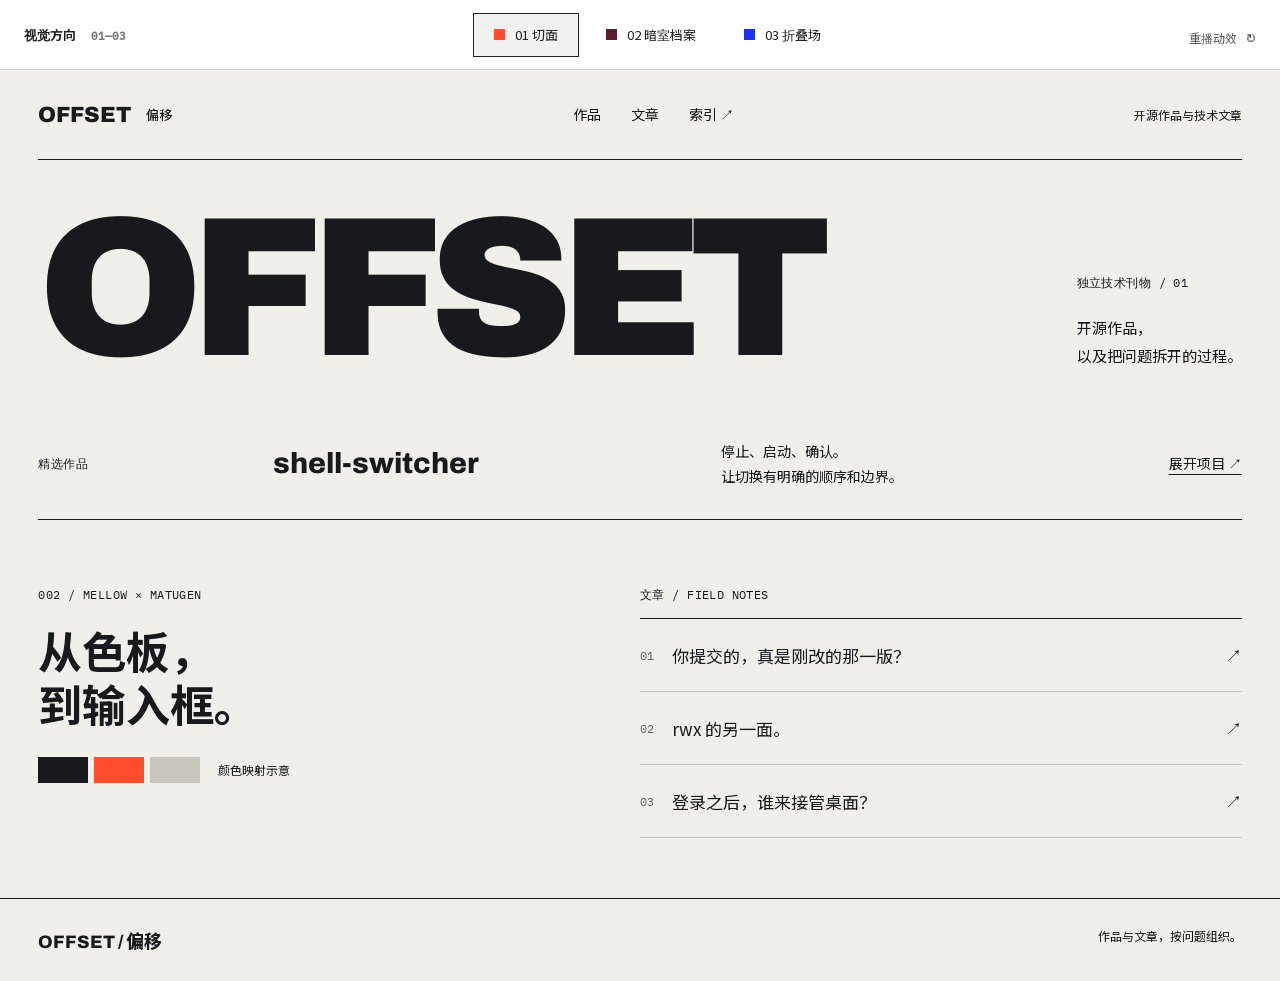
==== demos/index.html @ a09e5d75 "feat: build OFFSET portfolio with interactive galaxy" ====
<!doctype html>
<html lang="zh-CN" class="no-js"><head><meta charset="utf-8"><meta name="viewport" content="width=device-width,initial-scale=1"><meta name="referrer" content="no-referrer"><title>三种视觉方向 · OFFSET</title><link rel="icon" href="data:image/svg+xml,%3Csvg xmlns='http://www.w3.org/2000/svg' viewBox='0 0 64 64'%3E%3Cpath fill='%23ff4d2e' d='M0 0h21v64H0z'/%3E%3Cpath fill='%235a1f2e' d='M22 0h20v64H22z'/%3E%3Cpath fill='%231b35ec' d='M43 0h21v64H43z'/%3E%3C/svg%3E"><link rel="stylesheet" href="demo.css"><link rel="stylesheet" href="/assets/stellar.css"><script src="demo.js" defer></script><script src="/assets/stellar.js" defer></script></head>
<body>
<header class="demo-controls"><div class="demo-label">视觉方向 <span>01—03</span></div><nav aria-label="选择视觉方向"><a href="#section" data-select="section" aria-current="page"><i class="chip red"></i><span>01 切面</span></a><a href="#archive" data-select="archive"><i class="chip wine"></i><span>02 暗室档案</span></a><a href="#fold" data-select="fold"><i class="chip blue"></i><span>03 折叠场</span></a></nav><button type="button" id="replay">重播动效 <span aria-hidden="true">↻</span></button></header>
<main>
<section class="direction section" id="section" aria-label="切面视觉 Demo">
  <header class="site-nav"><a class="small-brand" href="#section">OFFSET <span>偏移</span></a><nav><a href="#selected-work">作品</a><a href="#section-writing">文章</a><a href="/index/">索引 ↗</a></nav><span class="nav-note">开源作品与技术文章</span></header>
  <div class="section-masthead"><h1>OFF<span>SET</span></h1><div class="masthead-note"><span class="micro">独立技术刊物 / 01</span><p>开源作品，<br>以及把问题拆开的过程。</p></div></div>
  <!-- STELLAR_PREVIEW -->
  <div class="section-project" id="selected-work"><span class="micro">精选作品</span><h3>shell-switcher</h3><p>停止、启动、确认。<br>让切换有明确的顺序和边界。</p><a href="/work/shell-switcher/">展开项目 ↗</a></div>
  <div class="section-bottom" id="section-writing"><div><span class="micro">002 / MELLOW × MATUGEN</span><h3>从色板，<br>到输入框。</h3><div class="color-chips"><i></i><i></i><i></i><span>颜色映射示意</span></div></div><div class="notes"><span class="micro">文章 / FIELD NOTES</span><a href="/writing/git-snapshots/"><span>01</span>你提交的，真是刚改的那一版？<b>↗</b></a><a href="/writing/linux-permissions/"><span>02</span>rwx 的另一面。<b>↗</b></a><a href="/writing/login-and-session/"><span>03</span>登录之后，谁来接管桌面？<b>↗</b></a></div></div>
  <footer class="site-footer"><span>OFFSET / 偏移</span><span>作品与文章，按问题组织。</span></footer>
</section>
<section class="direction archive" id="archive" aria-label="暗室档案视觉 Demo" hidden>
  <header class="site-nav"><a class="small-brand" href="#archive">Offset<span>偏移</span></a><nav><a href="#archive-work">作品</a><a href="#archive-writing">文章</a><a href="/index/">索引 ↗</a></nav><span class="nav-note">一份持续整理的档案</span></header>
  <div class="archive-cover"><div class="archive-title"><span class="micro">OPEN SOURCE / FIELD NOTES</span><h1>留下<br><em>思考的</em><br>痕迹。</h1><p>从一个问题开始。<br>看见选择，也看见过程。</p></div><div class="archive-art"><div class="archive-number" aria-hidden="true">01</div><div class="archive-sheet"><div class="sheet-top"><span>OFFSET / SYSTEM STUDY</span><span>001</span></div><div class="sheet-title">停止之后，<br><em>再开始。</em></div><div class="archive-system"><div><span>01</span><strong>STOP</strong><small>旧服务 / 停止</small></div><div><span>02</span><strong>START</strong><small>目标服务 / 启动</small></div><div><span>03</span><strong>RECORD</strong><small>状态 / 确认并记录</small></div></div><div class="sheet-bottom"><span>shell-switcher<br>服务交接结构示意</span><span>RUST<br>SYSTEMD</span></div></div><span class="archive-art-caption">图 01 — 将切换拆成三个可以观察的动作。</span></div><span class="archive-running" aria-hidden="true">STUDIES IN SYSTEMS</span></div>
  <div class="archive-feature" id="archive-work"><span class="micro">本期档案 / 001</span><div><h2>shell-switcher</h2><p>一个桌面服务切换工具。<br>它关心的不只是启动谁，还有如何结束上一步。</p></div><a href="/work/shell-switcher/">阅览档案 <span>↗</span></a></div>
  <div class="archive-reading" id="archive-writing"><div class="archive-read-heading"><span class="micro">笔记选读 / 01—03</span><h2>留一点时间，<br>把问题想清楚。</h2><p>从操作中抽离一步，重新检查那些<br>看似熟悉的概念。</p></div><div class="archive-notes"><a href="/writing/git-snapshots/"><small>01 / GIT</small><h3>你提交的，<br>真是刚改的那一版？</h3><span>工作区、暂存区与提交的三份快照。 ↗</span></a><a href="/writing/linux-permissions/"><small>02 / LINUX</small><h3>rwx 的另一面。</h3><span>文件和目录，相同符号下的不同含义。 ↗</span></a><a href="/writing/login-and-session/"><small>03 / WAYLAND</small><h3>登录之后，谁来接管桌面？</h3><span>登录、会话与桌面，各自负责哪一层。 ↗</span></a></div></div>
  <footer class="site-footer"><span>Offset / 偏移</span><span>一份关于制作与理解的档案。</span></footer>
</section>
<section class="direction fold" id="fold" aria-label="折叠场视觉 Demo" hidden>
  <header class="site-nav"><a class="small-brand" href="#fold">OFFSET<span>偏移</span></a><nav><a href="#fold-work">作品</a><a href="#fold-writing">文章</a><a href="/index/">索引 ↗</a></nav><span class="nav-note">从作品到想法，再折回来。</span></header>
  <div class="fold-cover"><div class="fold-intro"><span class="micro">作品 × 文章 / 相互展开</span><h1>想法，<br><span>有了形状。</span></h1><p>做出来的东西，<br>和它背后的几个为什么。</p></div><div class="ribbon-stage" id="fold-work"><div class="ribbon-back" aria-hidden="true"></div><div class="ribbon-corner" aria-hidden="true"></div><button class="project-ribbon" type="button" aria-expanded="false" aria-controls="fold-context"><span class="ribbon-kicker">01 / 作品 <span>RUST · SYSTEMD</span></span><strong>shell-<br>switcher</strong><span class="ribbon-bottom">把桌面服务的交接，组织成有序流程。<b aria-hidden="true">＋</b></span></button><div class="context-ribbon" id="fold-context"><span class="micro">与它相邻的问题</span><h2>登录之后，<br>谁来接管桌面？</h2><p>登录、图形会话与桌面 Shell<br>是相邻但不同的职责。</p><a href="/writing/login-and-session/">阅读文章 ↗</a></div><div class="fold-edge" aria-hidden="true"></div><span class="fold-hint">点一下作品，展开相邻的文章 ↗</span></div></div>
  <div class="fold-next"><span class="micro">02 / NEXT WORK</span><h2>一份色板，<br>折进输入框。</h2><div><span>MELLOW × MATUGEN</span><p>从颜色映射到候选窗主题。</p><a href="/work/mellow-matugen/">查看作品 ↗</a></div><div class="fold-swatches" aria-label="颜色映射示意"><i></i><i></i><i></i></div></div>
  <div class="fold-reading" id="fold-writing"><div><span class="micro">另一条路径 / WRITING</span><h2>沿着问题，<br>继续展开。</h2></div><div class="fold-notes"><a href="/writing/git-snapshots/"><span>01 / GIT</span><strong>你提交的，真是刚改的那一版？</strong><b>↗</b></a><a href="/writing/linux-permissions/"><span>02 / LINUX</span><strong>rwx 的另一面。</strong><b>↗</b></a></div></div>
  <footer class="site-footer"><span>OFFSET / 偏移</span><span>同一个问题，可以从两边打开。</span></footer>
</section>
</main>
<noscript><style>.direction[hidden]{display:block!important}.demo-controls{position:relative}#replay{display:none}</style></noscript>
</body></html>
---- demos/demo.css ----
@import url('/assets/fonts/fonts.css');
:root{--sans:'Offset Han Sans','Noto Sans CJK SC',sans-serif;--display:Archivo,'Offset Han Sans','Noto Sans CJK SC',sans-serif;--serif:'Source Serif 4','Noto Serif CJK SC',serif;--mono:'IBM Plex Mono',monospace;--g:clamp(20px,3vw,56px)}
*{box-sizing:border-box}body{margin:0;background:#f1efe9;color:#17191c;font-family:var(--sans);font-size:16px}h1,h2,h3,p{margin:0}a{color:inherit;text-underline-offset:5px}button{font:inherit;cursor:pointer}a:focus-visible,button:focus-visible{outline:3px solid currentColor;outline-offset:6px}[hidden]{display:none!important}html{scroll-behavior:smooth;scroll-padding-top:92px}.micro{font-family:var(--mono);font-size:12px;line-height:1.6;letter-spacing:.035em}.demo-controls{position:sticky;z-index:100;top:0;background:#fff;color:#222;min-height:64px;padding:10px 24px;display:flex;gap:25px;align-items:center;border-bottom:1px solid #d5d5d5;font-size:13px}.demo-label{font-weight:650;white-space:nowrap}.demo-label span{font-family:var(--mono);font-size:11px;color:#777;margin-left:12px}.demo-controls nav{display:flex;gap:6px;margin:auto}.demo-controls nav a{text-decoration:none;display:flex;align-items:center;gap:10px;padding:11px 20px;border:1px solid transparent;white-space:nowrap}.demo-controls nav a[aria-current]{background:#f1f1ef;border-color:#222}.chip{width:11px;height:11px;display:block}.red{background:#ff4d2e}.wine{background:#5a1f2e}.blue{background:#1b35ec}#replay{border:0;background:none;color:#555;padding:10px 0;white-space:nowrap;font-size:12px}#replay span{font-size:20px;margin-left:6px}.direction{overflow:hidden}.site-nav{display:flex;align-items:center;justify-content:space-between;margin:0 var(--g);height:90px;border-bottom:1px solid currentColor;gap:30px}.small-brand{font:850 22px var(--display);text-decoration:none;display:flex;align-items:center;gap:15px}.small-brand>span{font:500 13px var(--sans)}.site-nav nav{display:flex;gap:30px;font-size:14px}.site-nav nav a{text-decoration:none}.site-nav nav a:hover{text-decoration:underline}.nav-note{font-size:12px}.site-footer{display:flex;justify-content:space-between;padding:28px var(--g);border-top:1px solid currentColor;font-size:12px}.site-footer>span:first-child{font-family:var(--display);font-weight:800;font-size:18px}
/* 01 — SECTION */
.section{background:#f1efe9;color:#17191c}.section-masthead{display:grid;grid-template-columns:3fr 1fr;align-items:end;gap:30px;padding:48px var(--g) 38px}.section-masthead h1{font:900 clamp(80px,15.5vw,235px)/.82 var(--display);letter-spacing:-.065em;white-space:nowrap}.masthead-note{justify-self:end}.masthead-note p{font-size:15px;line-height:1.9;margin-top:22px}.section-band{background:#ff4d2e;padding:23px var(--g);transform-origin:center}.band-heading,.band-end{display:flex;justify-content:space-between;gap:20px}.band-heading{border-bottom:1px solid #17191c55;padding-bottom:17px}.section-spread{display:grid;grid-template-columns:1fr 1.8fr;gap:40px;align-items:center;padding:40px 0 34px}.section-spread h2{font-size:clamp(36px,4.8vw,76px);font-weight:850;line-height:1.15}.cut-diagram{display:grid;grid-template-columns:repeat(3,1fr);gap:25px}.cut-diagram>div{border:1px solid #17191c;padding:22px 20px;display:flex;flex-direction:column;position:relative}.cut-diagram>div:not(:last-child):after{content:'';position:absolute;right:-26px;width:25px;height:1px;background:#17191c;top:50%}.cut-diagram small{font:12px var(--mono);margin-bottom:25px}.cut-diagram strong{font-size:18px}.cut-diagram span{font-size:14px;margin-top:5px}.band-end{font:12px/1.8 var(--mono);padding-top:14px;border-top:1px solid #17191c55}.section-project{margin:0 var(--g);display:grid;grid-template-columns:1fr 2fr 2fr auto;align-items:center;gap:22px;padding:30px 0;border-bottom:1px solid}.section-project h3{font:800 29px var(--display)}.section-project p{font-size:14px;line-height:1.8}.section-project>a{font-size:14px}.section-bottom{padding:60px var(--g);display:grid;grid-template-columns:1fr 1.25fr;gap:10%}.section-bottom h3{font-size:44px;line-height:1.2;margin-top:20px}.color-chips{display:flex;gap:6px;margin-top:27px;align-items:center}.color-chips i{height:26px;width:50px;background:#17191c}.color-chips i:nth-child(2){background:#ff4d2e}.color-chips i:nth-child(3){background:#c8c5bd}.color-chips span{font-size:12px;margin-left:12px}.notes>a{display:flex;align-items:center;gap:18px;border-bottom:1px solid #c8c5bd;padding:23px 0;text-decoration:none;font-size:17px}.notes>a:first-of-type{margin-top:14px;border-top:1px solid}.notes>a>span{font:12px var(--mono);color:#63635e}.notes b{margin-left:auto;font-weight:400}.section.enter .section-band{animation:cut-in .55s cubic-bezier(.2,.7,.2,1) both}.section.enter .section-masthead h1 span{display:inline-block;animation:slice-in .55s ease-out both}@keyframes cut-in{from{clip-path:inset(43% 0)}to{clip-path:inset(0)}}@keyframes slice-in{from{transform:translateX(9px)}to{transform:translateX(0)}}
/* 02 — ARCHIVE */
.archive{background:#211f1e;color:#e7e0d6}.archive .site-nav{border-color:#e7e0d64a}.archive .small-brand{font:italic 36px var(--serif);letter-spacing:-1px}.archive .nav-note{color:#a6aca7}.archive-cover{min-height:660px;display:grid;grid-template-columns:1fr 1.2fr;gap:5%;padding:58px var(--g) 65px;position:relative}.archive-title{padding:12px 0 0 4%}.archive-title>.micro{color:#a6aca7;letter-spacing:.12em}.archive-title h1{font:500 clamp(58px,7vw,112px)/1.17 var(--serif);letter-spacing:-.025em;margin:38px 0 30px}.archive-title h1 em{font-weight:400}.archive-title p{color:#a6aca7;font-size:14px;line-height:2}.archive-art{position:relative;max-width:630px;width:100%;padding:15px 44px 0 0;align-self:center;z-index:1}.archive-number{position:absolute;font:italic 420px/.8 var(--serif);color:#5a1f2e;right:-85px;top:35px;z-index:-1;letter-spacing:-.13em}.archive-sheet{background:#e7e0d6;color:#211f1e;padding:30px 35px;transform:rotate(-5deg);position:relative;border-right:11px solid #a6aca7}.sheet-top{font:10px var(--mono);display:flex;justify-content:space-between;padding-bottom:16px;border-bottom:1px solid}.sheet-title{font:500 42px/1.4 var(--serif);margin:30px 0}.sheet-title em{color:#5a1f2e}.archive-system{border-top:1px solid #211f1e}.archive-system>div{display:flex;align-items:baseline;border-bottom:1px solid #211f1e40;padding:15px 0;gap:20px}.archive-system span{font:11px var(--mono)}.archive-system strong{font:500 28px var(--serif)}.archive-system small{font-size:11px;margin-left:auto}.sheet-bottom{display:flex;justify-content:space-between;margin-top:26px;font:10px/1.7 var(--mono)}.sheet-bottom>span:last-child{text-align:right}.archive-art-caption{display:block;margin:42px 0 0 22px;color:#a6aca7;font-size:12px}.archive-running{position:absolute;right:10px;top:47%;writing-mode:vertical-rl;font:10px var(--mono);letter-spacing:.3em;color:#a6aca7}.archive-feature{display:grid;grid-template-columns:1fr 2fr 1fr;gap:25px;align-items:start;padding:38px var(--g) 44px;border-top:1px solid #e7e0d63d}.archive-feature h2{font:500 36px var(--serif)}.archive-feature p{font-size:14px;color:#a6aca7;line-height:1.9;margin-top:15px}.archive-feature>a{justify-self:end;font-size:14px}.archive-feature>a>span{margin-left:32px}.archive-reading{background:#e7e0d6;color:#211f1e;display:grid;grid-template-columns:1fr 1fr;gap:10%;padding:70px var(--g)}.archive-read-heading h2{font:500 40px/1.5 var(--serif);margin-top:36px}.archive-read-heading p{font-size:14px;line-height:1.9;margin-top:30px}.archive-notes>a{display:block;padding:27px 0;border-top:1px solid #211f1e50;text-decoration:none}.archive-notes>a:first-child{padding-top:0;border-top:0}.archive-notes small{font:11px var(--mono)}.archive-notes h3{font:500 26px/1.5 var(--serif);margin:15px 0}.archive-notes a>span{font-size:12px}.archive-notes a:hover h3{text-decoration:underline;text-decoration-thickness:1px}.archive.enter .archive-sheet{animation:archive-reveal .75s cubic-bezier(.25,.5,.25,1) both}@keyframes archive-reveal{from{clip-path:inset(0 0 95%);transform:rotate(-3deg) translateY(12px)}to{clip-path:inset(0);transform:rotate(-5deg) translateY(0)}}
/* 03 — FOLD */
.fold{background:#c9b9ff;color:#19162d}.fold .site-nav{border-color:#19162d}.fold .small-brand{font-weight:900}.fold-cover{display:grid;grid-template-columns:1fr 1.4fr;min-height:650px;gap:20px;padding:56px var(--g) 80px;align-items:start}.fold-intro{position:relative;z-index:2}.fold-intro h1{font-size:clamp(52px,6.3vw,100px);font-weight:900;line-height:1.08;letter-spacing:-.04em;margin:38px 0}.fold-intro h1 span{color:#1b35ec}.fold-intro p{font-size:16px;line-height:1.9}.ribbon-stage{position:relative;max-width:770px;height:525px;min-width:0;margin-top:8px}.ribbon-back{position:absolute;background:#1b35ec;left:12%;top:7%;width:92%;height:260px;transform:rotate(9deg)}.ribbon-corner{position:absolute;background:#d99a25;right:-5%;top:58px;width:85px;height:252px;clip-path:polygon(0 0,100% 100%,0 100%)}.project-ribbon{position:absolute;width:97%;top:15px;left:0;z-index:3;text-align:left;transform:rotate(-7deg);background:#ffc247;border:0;color:#19162d;padding:23px 27px;min-height:268px;transition:transform .45s cubic-bezier(.2,.7,.2,1)}.ribbon-kicker{display:flex;justify-content:space-between;font:12px var(--mono);border-bottom:1px solid #19162d66;padding-bottom:14px;gap:15px}.project-ribbon strong{font:850 clamp(42px,5vw,74px)/.94 var(--display);letter-spacing:-.06em;display:block;margin:20px 0}.ribbon-bottom{font-size:13px;display:flex;align-items:center;gap:20px}.ribbon-bottom b{font:35px var(--display);margin-left:auto;transition:transform .45s}.context-ribbon{position:absolute;z-index:2;top:241px;left:7%;width:91%;background:#1b35ec;color:#f5f2fa;padding:28px 30px 24px;transform:rotate(4deg);min-height:208px;transition:transform .45s,top .45s}.context-ribbon h2{font-size:29px;line-height:1.3;margin-top:15px}.context-ribbon p{font-size:13px;line-height:1.8;margin-top:14px;display:none}.context-ribbon a{font-size:13px;display:inline-block;margin-top:20px}.fold-edge{position:absolute;background:#172cae;clip-path:polygon(0 0,100% 0,100% 100%);height:55px;width:45%;left:4%;top:452px;transform:rotate(4deg)}.fold-hint{position:absolute;bottom:-2px;left:12%;font-size:12px}.ribbon-stage.expanded .project-ribbon{transform:rotate(-2deg) translateY(-12px)}.ribbon-stage.expanded .ribbon-bottom b{transform:rotate(45deg)}.ribbon-stage.expanded .context-ribbon{transform:rotate(0);top:270px}.ribbon-stage.expanded .context-ribbon p{display:block}.ribbon-stage.expanded .fold-edge{opacity:0}.ribbon-stage.expanded .fold-hint{opacity:0}.fold-next{background:#ffc247;display:grid;grid-template-columns:1fr 2fr 1.5fr 1fr;gap:24px;align-items:center;padding:40px var(--g);position:relative;border-top:1px solid #19162d;border-bottom:1px solid #19162d}.fold-next h2{font-size:38px;line-height:1.2}.fold-next>div>span{font:12px var(--mono)}.fold-next p{font-size:14px;line-height:1.8;margin-top:12px}.fold-next a{font-size:14px;display:inline-block;margin-top:15px}.fold-swatches{height:80px;position:relative}.fold-swatches i{width:66px;height:66px;position:absolute;left:0;top:0;transform:rotate(-12deg);background:#19162d}.fold-swatches i:nth-child(2){background:#c9b9ff;left:28px;transform:rotate(0)}.fold-swatches i:nth-child(3){background:#1b35ec;left:55px;transform:rotate(12deg)}.fold-reading{display:grid;grid-template-columns:1fr 1.2fr;gap:10%;padding:65px var(--g);background:#f5f2fa}.fold-reading h2{font-size:40px;line-height:1.3;margin-top:24px}.fold-notes>a{display:grid;grid-template-columns:1fr auto;gap:20px;border-top:1px solid;padding:24px 0;text-decoration:none}.fold-notes>a>span{font:12px var(--mono);grid-column:1/-1}.fold-notes strong{font-size:23px;font-weight:650}.fold-notes b{font-size:25px;font-weight:400}.fold.enter .project-ribbon{animation:fold-reveal .55s cubic-bezier(.2,.7,.2,1) both}.fold.enter .context-ribbon{animation:fold-under .55s cubic-bezier(.2,.7,.2,1) both}@keyframes fold-reveal{from{transform:rotate(-1deg) translateY(-16px)}to{transform:rotate(-7deg) translateY(0)}}@keyframes fold-under{from{transform:rotate(0) translateY(-40px);opacity:0}to{transform:rotate(4deg) translateY(0);opacity:1}}
@media(min-width:1600px){.direction{max-width:1800px;margin:auto}.section-masthead h1{font-size:245px}}
@media(max-width:1000px){.nav-note{display:none}.section-project{grid-template-columns:1fr 2fr auto}.section-project>.micro{display:none}.section-project p{grid-column:2;grid-row:2}.section-project a{grid-column:3;grid-row:1}.archive-title h1{font-size:68px}.archive-art{padding-right:15px}.archive-sheet{padding:25px}.sheet-title{font-size:34px}.archive-system strong{font-size:22px}.archive-system small{font-size:10px}.archive-system>div{gap:13px}.archive-cover{min-height:620px}.fold-cover{grid-template-columns:1fr 1.35fr}.fold-intro h1{font-size:64px}.project-ribbon{padding:22px;min-height:258px}.project-ribbon strong{font-size:52px}.ribbon-bottom{font-size:12px}.context-ribbon h2{font-size:26px}.fold-next{grid-template-columns:1fr 1.5fr 1.5fr}.fold-next>.micro{display:none}}
@media(max-width:700px){html{scroll-padding-top:70px}.demo-controls{padding:8px 12px;gap:5px;min-height:55px}.demo-label{display:none}.demo-controls nav{gap:2px;margin:0 auto 0 0}.demo-controls nav a{padding:10px 8px;gap:5px;font-size:11px}.chip{width:8px;height:8px}#replay{font-size:0;padding:3px 5px}#replay span{font-size:24px;margin:0}.site-nav{height:75px;gap:15px}.small-brand{font-size:18px;gap:10px}.small-brand span{font-size:11px}.site-nav nav{gap:16px;font-size:12px}.micro{font-size:10px}.section-masthead{display:block;padding-top:32px;padding-bottom:25px}.section-masthead h1{font-size:20vw}.masthead-note{display:flex;align-items:end;justify-content:space-between;margin-top:28px;gap:15px}.masthead-note p{font-size:12px;margin:0}.section-band{padding-top:20px;padding-bottom:20px}.section-spread{grid-template-columns:1fr;gap:30px;padding-top:27px;padding-bottom:26px}.section-spread h2{font-size:36px}.section-spread h2 br{display:none}.cut-diagram{gap:12px}.cut-diagram>div{padding:14px 10px}.cut-diagram small{font-size:9px;margin-bottom:20px}.cut-diagram strong{font-size:13px}.cut-diagram span{font-size:11px}.cut-diagram>div:not(:last-child):after{width:12px;right:-13px}.band-end{font-size:10px;align-items:center}.band-end>span:last-child{max-width:190px;text-align:right}.section-project{padding:24px 0;grid-template-columns:1fr auto;gap:15px}.section-project h3{font-size:25px}.section-project p{grid-column:1;grid-row:2;font-size:13px}.section-project a{grid-column:2;font-size:12px}.section-bottom{grid-template-columns:1fr;gap:42px;padding-top:36px;padding-bottom:42px}.section-bottom h3{font-size:36px}.notes>a{font-size:15px;gap:12px;line-height:1.7}.site-footer{font-size:10px;gap:20px}.site-footer>span:first-child{font-size:15px}.archive .small-brand{font-size:29px}.archive-cover{grid-template-columns:1fr;padding-top:32px;padding-bottom:38px;gap:38px}.archive-title{padding:0}.archive-title h1{font-size:53px;line-height:1.35;margin:23px 0}.archive-title h1 br:nth-of-type(1){display:none}.archive-title p{font-size:12px}.archive-art{width:92%;margin:0 auto;padding:0}.archive-number{font-size:290px;right:-35px;top:60px}.archive-sheet{padding:22px;border-right-width:6px}.sheet-title{font-size:33px}.sheet-top{font-size:8px}.archive-system strong{font-size:24px}.archive-system small{font-size:10px}.archive-art-caption{font-size:10px;line-height:1.8;margin:28px 0 0}.archive-running{display:none}.archive-feature{grid-template-columns:1fr auto;gap:20px;padding-top:28px;padding-bottom:32px}.archive-feature>.micro{grid-column:1/-1}.archive-feature h2{font-size:27px}.archive-feature p{font-size:12px}.archive-feature>a{font-size:12px}.archive-feature>a>span{margin-left:8px}.archive-reading{grid-template-columns:1fr;gap:38px;padding-top:37px;padding-bottom:35px}.archive-read-heading h2{font-size:31px;margin-top:20px}.archive-read-heading p{font-size:12px;margin-top:20px}.archive-notes h3{font-size:24px}.archive-notes a>span{font-size:11px}.fold-cover{grid-template-columns:1fr;padding-top:32px;padding-bottom:40px;gap:34px}.fold-intro h1{font-size:58px;margin:24px 0}.fold-intro h1 br{display:none}.fold-intro h1 span{display:block}.fold-intro p{font-size:13px}.ribbon-stage{height:500px;width:94%;margin:5px auto 0}.project-ribbon{padding:21px;min-height:248px;width:100%}.ribbon-kicker{font-size:9px}.project-ribbon strong{font-size:52px}.ribbon-bottom{font-size:11px;line-height:1.7;gap:7px}.ribbon-bottom b{font-size:30px}.ribbon-back{width:90%;height:250px;left:12%}.ribbon-corner{right:-7%;height:240px;top:48px}.context-ribbon{left:3%;width:99%;padding:24px;top:232px;min-height:206px}.context-ribbon h2{font-size:25px}.context-ribbon a{font-size:12px}.context-ribbon p{font-size:12px}.fold-edge{top:442px}.fold-hint{font-size:10px;left:5%;bottom:8px}.ribbon-stage.expanded .context-ribbon{top:254px}.fold-next{grid-template-columns:1fr 110px;gap:24px;padding-top:32px;padding-bottom:32px}.fold-next h2{font-size:32px}.fold-next>div:not(.fold-swatches){grid-row:2;grid-column:1/-1}.fold-next p{font-size:13px}.fold-swatches{grid-column:2;grid-row:1;transform:scale(.8);transform-origin:left center}.fold-reading{grid-template-columns:1fr;gap:32px;padding-top:36px;padding-bottom:40px}.fold-reading h2{font-size:32px}.fold-notes strong{font-size:21px}.fold-notes>a>span{font-size:10px}}
@media(prefers-reduced-motion:reduce){html{scroll-behavior:auto}*,*:before,*:after{animation:none!important;transition:none!important}#replay{display:none}}
---- assets/stellar.css ----
/* An immersive layer for the home page; article layouts keep their own palette. */
body.orbit-home{background:#111214;color:#f1efe9}.orbit-home .topbar{background:rgba(17,18,20,.90);border-color:#f1efe926;color:#f1efe9}.orbit-home .brand-mark{background:linear-gradient(#f1efe9 0 36%,transparent 36% 47%,#ff4d2e 47% 63%,transparent 63% 72%,#f1efe9 72%)}.orbit-home .motion:before{border-color:#f1efe9}.orbit-home .motion[aria-pressed="true"]:before{background:#ff4d2e}.orbit-home .topbar a:focus-visible,.orbit-home .topbar button:focus-visible{outline-color:#ff4d2e}.orbit-home main{position:relative}.orbit-home main>section:not(.galaxy-experience){position:relative;z-index:2}.orbit-home .feature-caption{background:#ff4d2e;color:#111214;padding-top:26px;padding-bottom:28px;border:0}.orbit-home .feature-caption .mono{color:#292322}.orbit-home .section:not(.writing-preview){background:rgba(17,18,20,.88);padding-top:60px}.orbit-home .section-label{border-color:#f1efe94d}.orbit-home .section-label .mono,.orbit-home .project-copy .mono{color:#aba9a3}.orbit-home .editorial-project{border-color:#f1efe92e;padding:48px 0}.orbit-home .project-copy h3{font-weight:650}.orbit-home .skills-figure{background:#f1efe9;color:#17191c}.orbit-home .writing-preview{background:#f1efe9;color:#17191c}.orbit-home .writing-preview .section-label{border-color:#17191c}.orbit-home .writing-preview .section-label .mono,.orbit-home .writing-preview .writing-row .mono,.orbit-home .writing-preview .writing-row p{color:#63635e}.orbit-home .writing-preview .writing-row{border-color:#c8c5bd}.orbit-home .writing-preview a:focus-visible{outline-color:#17191c}.orbit-home .index-callout{color:#17191c}.orbit-home .footer{position:relative;z-index:2;background:#111214;color:#f1efe9}.orbit-home .footer-note,.orbit-home .footer .mono{color:#aba9a3}.orbit-home .text-link:hover:before{transform:rotate(90deg);transition:transform .2s}.orbit-home a:focus-visible{outline-color:#ff4d2e}
.galaxy-experience{--cosmic-paper:#f1efe9;--cosmic-ink:#111214;--cosmic-red:#ff4d2e;color:var(--cosmic-paper);font-family:var(--body,var(--sans,sans-serif));position:relative;isolation:isolate}.galaxy-field{position:fixed;inset:0;z-index:-1;background:var(--cosmic-ink);pointer-events:none;overflow:hidden}.galaxy-field canvas,.galaxy-fallback{position:absolute;inset:0;width:100%;height:100%;object-fit:cover;display:block;max-width:none;pointer-events:none}.galaxy-fallback{opacity:.8}.galaxy-field.ready .galaxy-fallback{display:none}.galaxy-field:after{content:'';position:absolute;inset:0;background:linear-gradient(90deg,rgba(17,18,20,.33),transparent 55%);pointer-events:none}.galaxy-cover{min-height:calc(100svh - 76px);min-height:calc(100vh - 76px);position:relative;z-index:1;display:flex;flex-direction:column;padding:25px 32px 22px;gap:28px;user-select:none}.galaxy-topline{display:flex;justify-content:space-between;align-items:center;gap:25px;font:11px/1.6 var(--mono,monospace);letter-spacing:.065em;color:#b8b4aa}.galaxy-controls{display:flex;align-items:center;gap:26px;white-space:nowrap}.galaxy-controls button{font:12px var(--body,var(--sans,sans-serif));background:none;color:#c8c5bd;border:0;padding:8px 0;cursor:pointer}.galaxy-controls button span{margin-left:9px;font-size:17px;display:inline-block}.galaxy-controls button:hover{color:#ff4d2e}.galaxy-controls button:disabled{opacity:.45;cursor:default}.galaxy-center{margin:auto 0;padding:36px 0 24px;position:relative}.galaxy-intro{display:flex;gap:19px;align-items:center;margin-bottom:24px}.galaxy-intro p{font-size:clamp(18px,1.75vw,26px);line-height:1.55;font-weight:600;letter-spacing:.02em;margin:0}.galaxy-cross{display:block;font:64px/1 var(--display,Archivo,sans-serif);color:#ff4d2e;transform:rotate(var(--cross-turn,0deg))}.galaxy-wordmark{font:900 clamp(100px,20.3vw,330px)/.8 var(--display,Archivo,sans-serif);font-variation-settings:'wght' 900,'wdth' 87;letter-spacing:-.055em;margin:0;white-space:nowrap;position:relative;display:flex;align-items:center;pointer-events:none}.galaxy-wordmark>span{display:block}.galaxy-outline{-webkit-text-stroke:1.2px #f1efe9;color:transparent}.galaxy-wordmark i{display:block;height:2px;background:#ff4d2e;position:absolute;top:48%;left:0;width:100%;transform:scaleX(var(--cut-length,.21));transform-origin:left;transition:transform .5s cubic-bezier(.2,.6,.2,1);opacity:.75}.galaxy-experience:hover .galaxy-wordmark i{transform:scaleX(.72)}.galaxy-subline{display:flex;justify-content:space-between;max-width:1170px;margin-top:25px;font:11px var(--mono,monospace);letter-spacing:.17em;color:#c8c5bd}.galaxy-state{letter-spacing:.05em;display:flex;align-items:center;gap:9px}.galaxy-state:before{content:'';display:inline-block;width:5px;height:5px;border-radius:50%;background:#ff4d2e}.galaxy-bottom{display:grid;grid-template-columns:1.5fr 1fr 1fr;align-items:end;gap:35px;padding-bottom:26px}.galaxy-deck p{font-size:14px;line-height:1.9;margin:0;color:#c8c5bd}.galaxy-links{display:flex;align-items:center;gap:27px;margin-top:24px}.galaxy-links a{font-size:13px;display:inline-flex;align-items:center;gap:28px;text-decoration:none;white-space:nowrap}.galaxy-links .galaxy-primary{background:#ff4d2e;color:#111214;padding:13px 18px;font-weight:600}.galaxy-links a span{font-size:18px;transition:transform .18s}.galaxy-links a:hover span{transform:translate(3px,-3px)}.galaxy-pulse{border:1px solid #f1efe94d;background:rgba(17,18,20,.25);color:#f1efe9;text-align:left;padding:18px 20px;display:flex;gap:17px;align-items:center;cursor:pointer;max-width:310px;transition:background .25s,border-color .25s,transform .25s}.galaxy-pulse>span:nth-child(2){font-size:15px;line-height:1.6}.galaxy-pulse small{display:block;font:9px var(--mono,monospace);letter-spacing:.08em;color:#ada99f;margin-top:5px}.galaxy-pulse .pulse-icon{font-size:38px;color:#ff4d2e;line-height:1;transition:transform .4s}.galaxy-pulse b{font-size:19px;margin-left:12px;font-weight:400}.galaxy-pulse:hover{border-color:#ff4d2e;background:#ff4d2e13;transform:translateY(-3px)}.galaxy-pulse:hover .pulse-icon{transform:rotate(90deg)}.galaxy-pulse:disabled{opacity:.5;cursor:default}.galaxy-instructions{justify-self:end;display:flex;flex-direction:column;gap:7px;font-size:11px;color:#a09e96;line-height:1.5;text-align:right}.galaxy-instructions span:before{content:'—';margin-right:10px;color:#ff4d2e}.galaxy-instructions .touch-instruction{display:none}.galaxy-scroll{border-top:1px solid #f1efe92c;padding-top:16px;display:flex;gap:14px;font:10px/1.5 var(--mono,monospace);letter-spacing:.08em;color:#b8b4aa;text-decoration:none;align-items:center}.galaxy-scroll span{font-size:18px;color:#ff4d2e}.galaxy-experience a:focus-visible,.galaxy-experience button:focus-visible{outline:2px solid #ff4d2e;outline-offset:5px}.galaxy-experience.is-dragging{cursor:grabbing}.galaxy-experience.is-dragging .galaxy-wordmark i{transform:scaleX(1)}.no-js .galaxy-controls,.no-js .galaxy-pulse,.no-js .galaxy-instructions{display:none}.no-js .galaxy-bottom{grid-template-columns:1fr}.no-js .galaxy-state{display:none}
/* The comparison keeps the other two concepts intact. */
#section:has(.galaxy-experience){background:#111214;color:#f1efe9}#section:has(.galaxy-experience)>.site-nav,#section:has(.galaxy-experience)>.section-masthead{display:none}#section:has(.galaxy-experience) .galaxy-cover{min-height:calc(100svh - 64px)}#section:has(.galaxy-experience)>.section-project{background:#ff4d2e;color:#111214;margin:0;padding:28px var(--g)}#section:has(.galaxy-experience)>.section-bottom,#section:has(.galaxy-experience)>.site-footer{background:#111214;position:relative;z-index:2}#section:has(.galaxy-experience) .galaxy-field{z-index:0}#section:has(.galaxy-experience) .galaxy-cover{z-index:1}
@media(min-width:1700px){.galaxy-cover{padding-left:52px;padding-right:52px}.galaxy-wordmark{font-size:19vw}.galaxy-center{padding-top:65px;padding-bottom:45px}}
@media(max-width:900px){.galaxy-cover{padding-left:24px;padding-right:24px;min-height:850px}.galaxy-topline{font-size:9px}.galaxy-controls{gap:16px}.galaxy-controls button{font-size:11px}.galaxy-wordmark{font-size:20vw}.galaxy-bottom{grid-template-columns:1.4fr 1fr;gap:22px}.galaxy-instructions{display:none}.galaxy-intro{margin-bottom:30px}.galaxy-pulse{padding:15px}.galaxy-pulse b{display:none}}
@media(max-width:600px){.galaxy-cover{min-height:calc(100svh - 106px);padding:15px 20px 20px;gap:18px}.galaxy-topline{align-items:start;gap:20px}.galaxy-topline>span{max-width:135px;font-size:8px;line-height:1.8;letter-spacing:.02em}.galaxy-controls{gap:14px}.galaxy-controls button{font-size:10px;padding-top:0}.galaxy-controls button span{font-size:13px;margin-left:4px}.galaxy-controls .galaxy-reset{font-size:0}.galaxy-controls .galaxy-reset span{font-size:21px}.galaxy-center{padding:115px 0 50px;margin:0}.galaxy-intro{gap:12px;margin-bottom:24px}.galaxy-intro p{font-size:17px;line-height:1.6}.galaxy-cross{font-size:40px}.galaxy-wordmark{font-size:20.5vw;letter-spacing:-.06em}.galaxy-outline{-webkit-text-stroke:.7px #f1efe9}.galaxy-subline{font-size:8px;letter-spacing:.09em;margin-top:17px}.galaxy-wordmark i{height:1px}.galaxy-bottom{grid-template-columns:1fr auto;gap:20px;padding-bottom:5px;align-items:center}.galaxy-deck p{font-size:12px;line-height:1.8}.galaxy-links{gap:18px;margin-top:18px}.galaxy-links a{font-size:11px;gap:12px}.galaxy-links .galaxy-primary{padding:11px 12px}.galaxy-links a span{font-size:15px}.galaxy-pulse{border:none;padding:8px 0;gap:0;background:none;flex-direction:column;align-items:center;justify-content:center;max-width:70px}.galaxy-pulse .pulse-icon{font-size:38px}.galaxy-pulse>span:nth-child(2){font-size:10px;margin-top:8px}.galaxy-pulse small,.galaxy-pulse b{display:none}.galaxy-scroll{font-size:8px;margin-top:14px;padding-top:14px}.orbit-home .section:not(.writing-preview){padding-top:38px}.orbit-home .editorial-project{padding:30px 0}#section:has(.galaxy-experience) .galaxy-cover{min-height:calc(100svh - 55px)}}
@media(prefers-reduced-motion:reduce){.galaxy-experience *{animation:none!important;transition:none!important}.galaxy-wordmark i{transform:scaleX(.21)!important}.galaxy-cross{transform:none!important}}
html[data-reduced-motion="true"] .galaxy-experience *{animation:none!important;transition:none!important}.galaxy-experience[data-paused="true"] .galaxy-wordmark i{transform:scaleX(.21)!important}

@media(min-width:901px) and (max-height:800px){.galaxy-cover{padding-top:15px;padding-bottom:16px;gap:18px}.galaxy-center{padding:6px 0 4px}.galaxy-intro{margin-bottom:18px}.galaxy-cross{font-size:46px}.galaxy-intro p{font-size:19px;line-height:1.4}.galaxy-subline{margin-top:20px}.galaxy-bottom{padding-bottom:12px}.galaxy-deck p{line-height:1.65}.galaxy-links{margin-top:16px}.galaxy-scroll{padding-top:12px}}
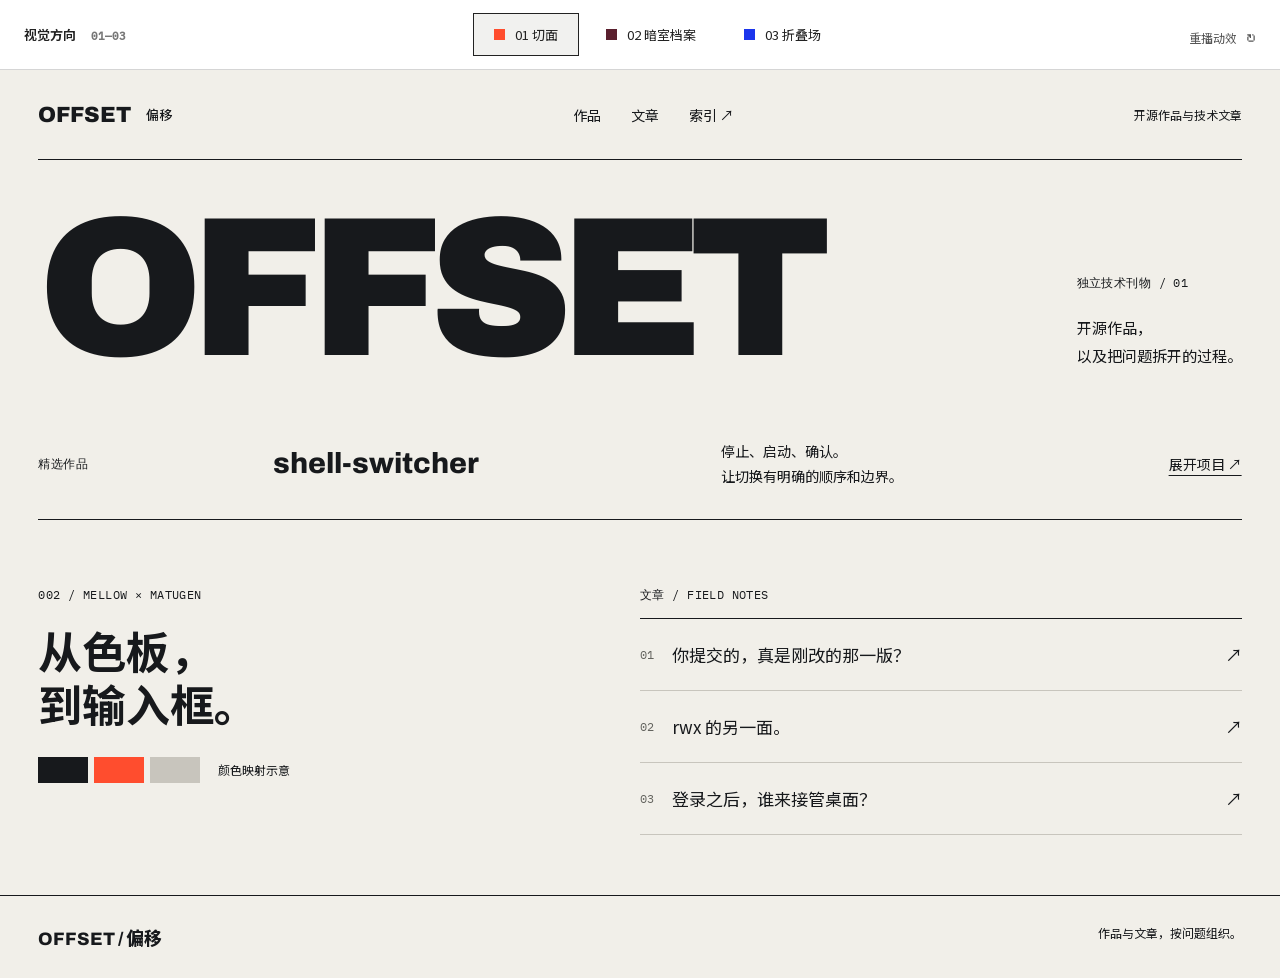
==== commit 0ebc785c: "feat: unify navigation with smooth page transitions and shared controls" ====
--- a/demos/index.html
+++ b/demos/index.html
@@ -1,5 +1,5 @@
 <!doctype html>
-<html lang="zh-CN" class="no-js"><head><meta charset="utf-8"><meta name="viewport" content="width=device-width,initial-scale=1"><meta name="referrer" content="no-referrer"><title>三种视觉方向 · OFFSET</title><link rel="icon" href="data:image/svg+xml,%3Csvg xmlns='http://www.w3.org/2000/svg' viewBox='0 0 64 64'%3E%3Cpath fill='%23ff4d2e' d='M0 0h21v64H0z'/%3E%3Cpath fill='%235a1f2e' d='M22 0h20v64H22z'/%3E%3Cpath fill='%231b35ec' d='M43 0h21v64H43z'/%3E%3C/svg%3E"><link rel="stylesheet" href="demo.css"><link rel="stylesheet" href="/assets/stellar.css"><script src="demo.js" defer></script><script src="/assets/stellar.js" defer></script></head>
+<html lang="zh-CN" class="no-js"><head><meta charset="utf-8"><meta name="viewport" content="width=device-width,initial-scale=1"><meta name="referrer" content="no-referrer"><title>三种视觉方向 · OFFSET</title><link rel="icon" href="data:image/svg+xml,%3Csvg xmlns='http://www.w3.org/2000/svg' viewBox='0 0 64 64'%3E%3Cpath fill='%23ff4d2e' d='M0 0h21v64H0z'/%3E%3Cpath fill='%235a1f2e' d='M22 0h20v64H22z'/%3E%3Cpath fill='%231b35ec' d='M43 0h21v64H43z'/%3E%3C/svg%3E"><link rel="stylesheet" href="demo.css"><link rel="stylesheet" href="/assets/css/pages/stellar.css"><script src="demo.js" defer></script><script type="module" src="/assets/js/scenes/demo.js"></script></head>
 <body>
 <header class="demo-controls"><div class="demo-label">视觉方向 <span>01—03</span></div><nav aria-label="选择视觉方向"><a href="#section" data-select="section" aria-current="page"><i class="chip red"></i><span>01 切面</span></a><a href="#archive" data-select="archive"><i class="chip wine"></i><span>02 暗室档案</span></a><a href="#fold" data-select="fold"><i class="chip blue"></i><span>03 折叠场</span></a></nav><button type="button" id="replay">重播动效 <span aria-hidden="true">↻</span></button></header>
 <main>
@@ -7,7 +7,7 @@
   <header class="site-nav"><a class="small-brand" href="#section">OFFSET <span>偏移</span></a><nav><a href="#selected-work">作品</a><a href="#section-writing">文章</a><a href="/index/">索引 ↗</a></nav><span class="nav-note">开源作品与技术文章</span></header>
   <div class="section-masthead"><h1>OFF<span>SET</span></h1><div class="masthead-note"><span class="micro">独立技术刊物 / 01</span><p>开源作品，<br>以及把问题拆开的过程。</p></div></div>
   <!-- STELLAR_PREVIEW -->
-  <div class="section-project" id="selected-work"><span class="micro">精选作品</span><h3>shell-switcher</h3><p>停止、启动、确认。<br>让切换有明确的顺序和边界。</p><a href="/work/shell-switcher/">展开项目 ↗</a></div>
+  <div class="section-project" id="section-featured"><span class="micro">精选作品</span><h3>shell-switcher</h3><p>停止、启动、确认。<br>让切换有明确的顺序和边界。</p><a href="/work/shell-switcher/">展开项目 ↗</a></div>
   <div class="section-bottom" id="section-writing"><div><span class="micro">002 / MELLOW × MATUGEN</span><h3>从色板，<br>到输入框。</h3><div class="color-chips"><i></i><i></i><i></i><span>颜色映射示意</span></div></div><div class="notes"><span class="micro">文章 / FIELD NOTES</span><a href="/writing/git-snapshots/"><span>01</span>你提交的，真是刚改的那一版？<b>↗</b></a><a href="/writing/linux-permissions/"><span>02</span>rwx 的另一面。<b>↗</b></a><a href="/writing/login-and-session/"><span>03</span>登录之后，谁来接管桌面？<b>↗</b></a></div></div>
   <footer class="site-footer"><span>OFFSET / 偏移</span><span>作品与文章，按问题组织。</span></footer>
 </section>
--- a/assets/css/pages/stellar.css
+++ b/assets/css/pages/stellar.css
@@ -0,0 +1,1153 @@
+/* An immersive layer for the home page; article layouts keep their own palette. */
+body.orbit-home {
+  background:#111214;
+  color:#f1efe9
+}
+.orbit-home .topbar {
+  background:rgba(17,18,20,.90);
+  border-color:#f1efe926;
+  color:#f1efe9
+}
+.orbit-home .brand-mark {
+  background:linear-gradient(#f1efe9 0 36%,transparent 36% 47%,#ff4d2e 47% 63%,transparent 63% 72%,#f1efe9 72%)
+}
+.orbit-home .motion:before {
+  border-color:#f1efe9
+}
+.orbit-home .motion[aria-pressed="true"]:before {
+  background:#ff4d2e
+}
+.orbit-home .topbar a:focus-visible,.orbit-home .topbar button:focus-visible {
+  outline-color:#ff4d2e
+}
+.orbit-home main {
+  position:relative
+}
+.orbit-home main>section:not(.galaxy-experience) {
+  position:relative;
+  z-index:2
+}
+.orbit-home .feature-caption {
+  background:#ff4d2e;
+  color:#111214;
+  padding-top:26px;
+  padding-bottom:28px;
+  border:0
+}
+.orbit-home .feature-caption .mono {
+  color:#292322
+}
+.orbit-home .section:not(.writing-preview) {
+  background:rgba(17,18,20,.88);
+  padding-top:60px
+}
+.orbit-home .section-label {
+  border-color:#f1efe94d
+}
+.orbit-home .section-label .mono,.orbit-home .project-copy .mono {
+  color:#aba9a3
+}
+.orbit-home .editorial-project {
+  border-color:#f1efe92e;
+  padding:48px 0
+}
+.orbit-home .project-copy h3 {
+  font-weight:650
+}
+.orbit-home .skills-figure {
+  background:#f1efe9;
+  color:#17191c
+}
+.orbit-home .writing-preview {
+  background:#f1efe9;
+  color:#17191c
+}
+.orbit-home .writing-preview .section-label {
+  border-color:#17191c
+}
+.orbit-home .writing-preview .section-label .mono,.orbit-home .writing-preview .writing-row .mono,.orbit-home .writing-preview .writing-row p {
+  color:#63635e
+}
+.orbit-home .writing-preview .writing-row {
+  border-color:#c8c5bd
+}
+.orbit-home .writing-preview a:focus-visible {
+  outline-color:#17191c
+}
+.orbit-home .index-callout {
+  color:#17191c
+}
+.orbit-home .footer {
+  position:relative;
+  z-index:2;
+  background:#111214;
+  color:#f1efe9
+}
+.orbit-home .footer-note,.orbit-home .footer .mono {
+  color:#aba9a3
+}
+.orbit-home .text-link:hover:before {
+  transform:rotate(90deg);
+  transition:transform .2s
+}
+.orbit-home a:focus-visible {
+  outline-color:#ff4d2e
+}
+.galaxy-experience {
+  --cosmic-paper:#f1efe9;
+  --cosmic-ink:#111214;
+  --cosmic-red:#ff4d2e;
+  color:var(--cosmic-paper);
+  font-family:var(--body,var(--sans,sans-serif));
+  position:relative;
+  isolation:isolate
+}
+.galaxy-field {
+  position:fixed;
+  inset:0;
+  z-index:-1;
+  background:var(--cosmic-ink);
+  pointer-events:none;
+  overflow:hidden
+}
+.galaxy-field canvas,.galaxy-fallback {
+  position:absolute;
+  inset:0;
+  width:100%;
+  height:100%;
+  object-fit:cover;
+  display:block;
+  max-width:none;
+  pointer-events:none
+}
+.galaxy-fallback {
+  opacity:.8
+}
+.galaxy-field.ready .galaxy-fallback {
+  display:none
+}
+.galaxy-field:after {
+  content:'';
+  position:absolute;
+  inset:0;
+  background:linear-gradient(90deg,rgba(17,18,20,.33),transparent 55%);
+  pointer-events:none
+}
+.galaxy-cover {
+  min-height:calc(100svh - 76px);
+  min-height:calc(100vh - 76px);
+  position:relative;
+  z-index:1;
+  display:flex;
+  flex-direction:column;
+  padding:25px 32px 22px;
+  gap:28px;
+  user-select:none
+}
+.galaxy-topline {
+  display:flex;
+  justify-content:space-between;
+  align-items:center;
+  gap:25px;
+  font:11px/1.6 var(--mono,monospace);
+  letter-spacing:.065em;
+  color:#b8b4aa
+}
+.galaxy-controls {
+  display:flex;
+  align-items:center;
+  gap:26px;
+  white-space:nowrap
+}
+.galaxy-controls button {
+  font:12px var(--body,var(--sans,sans-serif));
+  background:none;
+  color:#c8c5bd;
+  border:0;
+  padding:8px 0;
+  cursor:pointer
+}
+.galaxy-controls button span {
+  margin-left:9px;
+  font-size:17px;
+  display:inline-block
+}
+.galaxy-controls button:hover {
+  color:#ff4d2e
+}
+.galaxy-controls button:disabled {
+  opacity:.45;
+  cursor:default
+}
+.galaxy-center {
+  margin:auto 0;
+  padding:36px 0 24px;
+  position:relative
+}
+.galaxy-intro {
+  display:flex;
+  gap:19px;
+  align-items:center;
+  margin-bottom:24px
+}
+.galaxy-intro p {
+  font-size:clamp(18px,1.75vw,26px);
+  line-height:1.55;
+  font-weight:600;
+  letter-spacing:.02em;
+  margin:0
+}
+.galaxy-cross {
+  display:block;
+  font:64px/1 var(--display,Archivo,sans-serif);
+  color:#ff4d2e;
+  transform:rotate(var(--cross-turn,0deg))
+}
+.galaxy-wordmark {
+  font:900 clamp(100px,20.3vw,330px)/.8 var(--display,Archivo,sans-serif);
+  font-variation-settings:'wght' 900,'wdth' 87;
+  letter-spacing:-.055em;
+  margin:0;
+  white-space:nowrap;
+  position:relative;
+  display:flex;
+  align-items:center;
+  pointer-events:none
+}
+.galaxy-wordmark>span {
+  display:block
+}
+.galaxy-outline {
+  -webkit-text-stroke:1.2px #f1efe9;
+  color:transparent
+}
+.galaxy-wordmark i {
+  display:block;
+  height:2px;
+  background:#ff4d2e;
+  position:absolute;
+  top:48%;
+  left:0;
+  width:100%;
+  transform:scaleX(var(--cut-length,.21));
+  transform-origin:left;
+  transition:transform .5s cubic-bezier(.2,.6,.2,1);
+  opacity:.75
+}
+.galaxy-experience:hover .galaxy-wordmark i {
+  transform:scaleX(.72)
+}
+.galaxy-subline {
+  display:flex;
+  justify-content:space-between;
+  max-width:1170px;
+  margin-top:25px;
+  font:11px var(--mono,monospace);
+  letter-spacing:.17em;
+  color:#c8c5bd
+}
+.galaxy-state {
+  letter-spacing:.05em;
+  display:flex;
+  align-items:center;
+  gap:9px
+}
+.galaxy-state:before {
+  content:'';
+  display:inline-block;
+  width:5px;
+  height:5px;
+  border-radius:50%;
+  background:#ff4d2e
+}
+.galaxy-bottom {
+  display:grid;
+  grid-template-columns:1.5fr 1fr 1fr;
+  align-items:end;
+  gap:35px;
+  padding-bottom:26px
+}
+.galaxy-deck p {
+  font-size:14px;
+  line-height:1.9;
+  margin:0;
+  color:#c8c5bd
+}
+.galaxy-links {
+  display:flex;
+  align-items:center;
+  gap:27px;
+  margin-top:24px
+}
+.galaxy-links a {
+  font-size:13px;
+  display:inline-flex;
+  align-items:center;
+  gap:28px;
+  text-decoration:none;
+  white-space:nowrap
+}
+.galaxy-links .galaxy-primary {
+  background:#ff4d2e;
+  color:#111214;
+  padding:13px 18px;
+  font-weight:600
+}
+.galaxy-links a span {
+  font-size:18px;
+  transition:transform .18s
+}
+.galaxy-links a:hover span {
+  transform:translate(3px,-3px)
+}
+.galaxy-pulse {
+  border:1px solid #f1efe94d;
+  background:rgba(17,18,20,.25);
+  color:#f1efe9;
+  text-align:left;
+  padding:18px 20px;
+  display:flex;
+  gap:17px;
+  align-items:center;
+  cursor:pointer;
+  max-width:310px;
+  transition:background .25s,border-color .25s,transform .25s
+}
+.galaxy-pulse>span:nth-child(2) {
+  font-size:15px;
+  line-height:1.6
+}
+.galaxy-pulse small {
+  display:block;
+  font:9px var(--mono,monospace);
+  letter-spacing:.08em;
+  color:#ada99f;
+  margin-top:5px
+}
+.galaxy-pulse .pulse-icon {
+  font-size:38px;
+  color:#ff4d2e;
+  line-height:1;
+  transition:transform .4s
+}
+.galaxy-pulse b {
+  font-size:19px;
+  margin-left:12px;
+  font-weight:400
+}
+.galaxy-pulse:hover {
+  border-color:#ff4d2e;
+  background:#ff4d2e13;
+  transform:translateY(-3px)
+}
+.galaxy-pulse:hover .pulse-icon {
+  transform:rotate(90deg)
+}
+.galaxy-pulse:disabled {
+  opacity:.5;
+  cursor:default
+}
+.galaxy-instructions {
+  justify-self:end;
+  display:flex;
+  flex-direction:column;
+  gap:7px;
+  font-size:11px;
+  color:#a09e96;
+  line-height:1.5;
+  text-align:right
+}
+.galaxy-instructions span:before {
+  content:'—';
+  margin-right:10px;
+  color:#ff4d2e
+}
+.galaxy-instructions .touch-instruction {
+  display:none
+}
+.galaxy-scroll {
+  border-top:1px solid #f1efe92c;
+  padding-top:16px;
+  display:flex;
+  gap:14px;
+  font:10px/1.5 var(--mono,monospace);
+  letter-spacing:.08em;
+  color:#b8b4aa;
+  text-decoration:none;
+  align-items:center
+}
+.galaxy-scroll span {
+  font-size:18px;
+  color:#ff4d2e
+}
+.galaxy-experience a:focus-visible,.galaxy-experience button:focus-visible {
+  outline:2px solid #ff4d2e;
+  outline-offset:5px
+}
+.galaxy-experience.is-dragging {
+  cursor:grabbing
+}
+.galaxy-experience.is-dragging .galaxy-wordmark i {
+  transform:scaleX(1)
+}
+.no-js .galaxy-controls,.no-js .galaxy-pulse,.no-js .galaxy-instructions {
+  display:none
+}
+.no-js .galaxy-bottom {
+  grid-template-columns:1fr
+}
+.no-js .galaxy-state {
+  display:none
+}
+/* The comparison keeps the other two concepts intact. */
+#section:has(.galaxy-experience) {
+  background:#111214;
+  color:#f1efe9
+}
+#section:has(.galaxy-experience)>.site-nav,#section:has(.galaxy-experience)>.section-masthead {
+  display:none
+}
+#section:has(.galaxy-experience) .galaxy-cover {
+  min-height:calc(100svh - 64px)
+}
+#section:has(.galaxy-experience)>.section-project {
+  background:#ff4d2e;
+  color:#111214;
+  margin:0;
+  padding:28px var(--g)
+}
+#section:has(.galaxy-experience)>.section-bottom,#section:has(.galaxy-experience)>.site-footer {
+  background:#111214;
+  position:relative;
+  z-index:2
+}
+#section:has(.galaxy-experience) .galaxy-field {
+  z-index:0
+}
+#section:has(.galaxy-experience) .galaxy-cover {
+  z-index:1
+}
+@media(min-width:1700px) {
+  .galaxy-cover {
+    padding-left:52px;
+    padding-right:52px
+  }
+  .galaxy-wordmark {
+    font-size:19vw
+  }
+  .galaxy-center {
+    padding-top:65px;
+    padding-bottom:45px
+  }
+}
+@media(max-width:900px) {
+  .galaxy-cover {
+    padding-left:24px;
+    padding-right:24px;
+    min-height:850px
+  }
+  .galaxy-topline {
+    font-size:9px
+  }
+  .galaxy-controls {
+    gap:16px
+  }
+  .galaxy-controls button {
+    font-size:11px
+  }
+  .galaxy-wordmark {
+    font-size:20vw
+  }
+  .galaxy-bottom {
+    grid-template-columns:1.4fr 1fr;
+    gap:22px
+  }
+  .galaxy-instructions {
+    display:none
+  }
+  .galaxy-intro {
+    margin-bottom:30px
+  }
+  .galaxy-pulse {
+    padding:15px
+  }
+  .galaxy-pulse b {
+    display:none
+  }
+}
+@media(max-width:600px) {
+  .galaxy-cover {
+    min-height:calc(100svh - 106px);
+    padding:15px 20px 20px;
+    gap:18px
+  }
+  .galaxy-topline {
+    align-items:start;
+    gap:20px
+  }
+  .galaxy-topline>span {
+    max-width:135px;
+    font-size:8px;
+    line-height:1.8;
+    letter-spacing:.02em
+  }
+  .galaxy-controls {
+    gap:14px
+  }
+  .galaxy-controls button {
+    font-size:10px;
+    padding-top:0
+  }
+  .galaxy-controls button span {
+    font-size:13px;
+    margin-left:4px
+  }
+  .galaxy-controls .galaxy-reset {
+    font-size:0
+  }
+  .galaxy-controls .galaxy-reset span {
+    font-size:21px
+  }
+  .galaxy-center {
+    padding:115px 0 50px;
+    margin:0
+  }
+  .galaxy-intro {
+    gap:12px;
+    margin-bottom:24px
+  }
+  .galaxy-intro p {
+    font-size:17px;
+    line-height:1.6
+  }
+  .galaxy-cross {
+    font-size:40px
+  }
+  .galaxy-wordmark {
+    font-size:20.5vw;
+    letter-spacing:-.06em
+  }
+  .galaxy-outline {
+    -webkit-text-stroke:.7px #f1efe9
+  }
+  .galaxy-subline {
+    font-size:8px;
+    letter-spacing:.09em;
+    margin-top:17px
+  }
+  .galaxy-wordmark i {
+    height:1px
+  }
+  .galaxy-bottom {
+    grid-template-columns:1fr auto;
+    gap:20px;
+    padding-bottom:5px;
+    align-items:center
+  }
+  .galaxy-deck p {
+    font-size:12px;
+    line-height:1.8
+  }
+  .galaxy-links {
+    gap:18px;
+    margin-top:18px
+  }
+  .galaxy-links a {
+    font-size:11px;
+    gap:12px
+  }
+  .galaxy-links .galaxy-primary {
+    padding:11px 12px
+  }
+  .galaxy-links a span {
+    font-size:15px
+  }
+  .galaxy-pulse {
+    border:none;
+    padding:8px 0;
+    gap:0;
+    background:none;
+    flex-direction:column;
+    align-items:center;
+    justify-content:center;
+    max-width:70px
+  }
+  .galaxy-pulse .pulse-icon {
+    font-size:38px
+  }
+  .galaxy-pulse>span:nth-child(2) {
+    font-size:10px;
+    margin-top:8px
+  }
+  .galaxy-pulse small,.galaxy-pulse b {
+    display:none
+  }
+  .galaxy-scroll {
+    font-size:8px;
+    margin-top:14px;
+    padding-top:14px
+  }
+  .orbit-home .section:not(.writing-preview) {
+    padding-top:38px
+  }
+  .orbit-home .editorial-project {
+    padding:30px 0
+  }
+  #section:has(.galaxy-experience) .galaxy-cover {
+    min-height:calc(100svh - 55px)
+  }
+}
+@media(prefers-reduced-motion:reduce) {
+  .galaxy-experience * {
+    animation:none!important;
+    transition:none!important
+  }
+  .galaxy-wordmark i {
+    transform:scaleX(.21)!important
+  }
+  .galaxy-cross {
+    transform:none!important
+  }
+}
+html[data-reduced-motion="true"] .galaxy-experience * {
+  animation:none!important;
+  transition:none!important
+}
+.galaxy-experience[data-paused="true"] .galaxy-wordmark i {
+  transform:scaleX(.21)!important
+}
+@media(min-width:901px) and (max-height:800px) {
+  .galaxy-cover {
+    padding-top:15px;
+    padding-bottom:16px;
+    gap:18px
+  }
+  .galaxy-center {
+    padding:6px 0 4px
+  }
+  .galaxy-intro {
+    margin-bottom:18px
+  }
+  .galaxy-cross {
+    font-size:46px
+  }
+  .galaxy-intro p {
+    font-size:19px;
+    line-height:1.4
+  }
+  .galaxy-subline {
+    margin-top:20px
+  }
+  .galaxy-bottom {
+    padding-bottom:12px
+  }
+  .galaxy-deck p {
+    line-height:1.65
+  }
+  .galaxy-links {
+    margin-top:16px
+  }
+  .galaxy-scroll {
+    padding-top:12px
+  }
+}
+/* Surface passage and the project constellation. */
+.galaxy-cover  {
+  overflow: clip;
+}
+.galaxy-wordmark > span  {
+  transform: translateX(var(--type-kick, 0px));
+}
+.galaxy-wordmark > .galaxy-outline  {
+  transform: translateX(calc(-1 * var(--type-kick, 0px)));
+}
+.galaxy-pulse  {
+  position: relative;
+  overflow: hidden;
+  touch-action: none;
+  user-select: none;
+}
+.galaxy-pulse::after  {
+  content: '';
+  position: absolute;
+  bottom: 0;
+  left: 0;
+  width: calc(var(--charge, 0) * 100%);
+  height: 3px;
+  background: #f1efe9;
+  box-shadow: 0 0 22px #ff4d2e;
+}
+.galaxy-pulse .charge-label  {
+  display: block;
+}
+.is-charging .galaxy-pulse  {
+  border-color: #ff4d2e;
+  background: #ff4d2e20;
+}
+.is-charging .pulse-icon  {
+  color: #f1efe9;
+  transform: rotate(calc(var(--charge, 0) * 270deg)) scale(1.15);
+}
+.is-charging .galaxy-outline  {
+  -webkit-text-stroke-color: #ff4d2e;
+}
+.galaxy-journey  {
+  position: relative;
+  min-height: 135vh;
+}
+.journey-stage  {
+  min-height: calc(100svh - 76px);
+  position: sticky;
+  top: 76px;
+  padding: 32px;
+  display: flex;
+  flex-direction: column;
+  justify-content: space-between;
+  overflow: hidden;
+}
+.journey-meta, .journey-baseline  {
+  display: flex;
+  justify-content: space-between;
+  align-items: center;
+  gap: 28px;
+  font: 10px/1.6 var(--mono);
+  letter-spacing: .12em;
+}
+.journey-meta  {
+  color: #c8c5bd;
+}
+.journey-depth  {
+  color: #ff6742;
+}
+.journey-copy  {
+  padding: 40px 0 55px;
+  transform: translateY(var(--journey-shift, 0px));
+}
+.journey-overline  {
+  color: #f1efe9;
+  font-size: 15px;
+  margin-bottom: 30px;
+}
+.journey-copy h2  {
+  font: 850 clamp(65px, 12vw, 210px)/.84 var(--display);
+  font-variation-settings: 'wght' 850, 'wdth' 85;
+  letter-spacing: -.055em;
+}
+.journey-copy h2 span  {
+  display: block;
+}
+.journey-copy h2 span:first-child  {
+  color: transparent;
+  -webkit-text-stroke: 1px #f1efe9;
+}
+.journey-copy h2 span:last-child  {
+  font-size: .66em;
+  color: #f1efe9;
+  margin-top: .14em;
+}
+.journey-baseline  {
+  padding-top: 20px;
+  border-top: 1px solid #f1efe92b;
+}
+.journey-baseline a  {
+  text-decoration: none;
+}
+.journey-baseline a span  {
+  color: #ff4d2e;
+  margin-left: 20px;
+}
+.journey-progress  {
+  width: 180px;
+  height: 2px;
+  background: #f1efe931;
+}
+.journey-progress i  {
+  display: block;
+  width: calc(var(--journey, 0) * 100%);
+  height: 100%;
+  background: #ff4d2e;
+}
+.galaxy-atlas  {
+  padding: 50px 32px 40px;
+  position: relative;
+  background: linear-gradient(#11121400, #111214ba 25%, #111214d9);
+  scroll-margin-top: 0;
+}
+.atlas-header  {
+  display: flex;
+  align-items: end;
+  justify-content: space-between;
+  gap: 40px;
+}
+.atlas-kicker  {
+  font: 10px/1.6 var(--mono);
+  letter-spacing: .13em;
+  color: #ff6742;
+  margin-bottom: 25px;
+}
+.atlas-header h2  {
+  font-size: clamp(38px, 4.8vw, 76px);
+  font-weight: 650;
+  line-height: 1.15;
+  letter-spacing: -.035em;
+}
+.atlas-header h2 em  {
+  font-style: normal;
+  color: #ff4d2e;
+}
+.atlas-header > p  {
+  color: #aaa79f;
+  font-size: 13px;
+  line-height: 1.9;
+  text-align: right;
+}
+.planet-map  {
+  position: relative;
+  display: grid;
+  grid-template-columns: repeat(3,minmax(0,1fr));
+  gap: 50px 65px;
+  padding: 45px 45px 90px;
+  max-width: 1400px;
+  margin: 10px auto 0;
+}
+.atlas-orbits  {
+  position: absolute;
+  inset: 0;
+  width: 100%;
+  height: 100%;
+  color: #ff4d2e;
+  opacity: .23;
+  stroke-width: .7;
+  pointer-events: none;
+  transition: opacity .4s;
+}
+.planet-map:has(.orbit-node:hover) .atlas-orbits, .planet-map:has(.orbit-node:focus-visible) .atlas-orbits  {
+  opacity: .53;
+}
+.atlas-core  {
+  position: absolute;
+  left: 50%;
+  top: 46%;
+  color: #ff4d2e;
+  font: 42px/1 var(--display);
+  text-align: center;
+  pointer-events: none;
+}
+.atlas-core small  {
+  display: block;
+  font: 8px/1 var(--mono);
+  letter-spacing: .2em;
+  color: #f1efe966;
+  margin-top: 12px;
+}
+.orbit-node  {
+  width: 100%;
+  max-width: 270px;
+  justify-self: center;
+  position: relative;
+  text-decoration: none;
+  display: flex;
+  flex-direction: column;
+  align-items: center;
+  isolation: isolate;
+  outline-offset: 12px!important;
+}
+.orbit-node:nth-of-type(3n+2)  {
+  transform: translateY(45px);
+}
+.orbit-node[data-planet="4"] .planet-body  {
+  rotate: 28deg;
+}
+.orbit-node[data-planet="5"] .planet-body  {
+  rotate: -25deg;
+}
+.planet-index  {
+  align-self: start;
+  font: 9px/1.5 var(--mono);
+  letter-spacing: .05em;
+  color: #a9a69e;
+}
+.planet-body  {
+  display: block;
+  width: 190px;
+  height: 190px;
+  position: relative;
+  transition: transform .6s cubic-bezier(.2,.8,.2,1);
+}
+.planet-body img  {
+  width: 100%;
+  height: 100%;
+  animation: planet-drift 9s ease-in-out infinite;
+}
+.orbit-node:nth-of-type(even) .planet-body img  {
+  animation-delay: -4s;
+}
+.orbit-node[data-planet="0"] .planet-body  {
+  width: 225px;
+  height: 225px;
+}
+.planet-reticle  {
+  position: absolute;
+  inset: 15%;
+  border: 1px solid transparent;
+  border-radius: 50%;
+  transition: border-color .3s, transform .6s;
+}
+.planet-reticle::after  {
+  content: '';
+  position: absolute;
+  top: -4px;
+  left: 50%;
+  width: 5px;
+  height: 5px;
+  border-radius: 50%;
+  background: #ff4d2e;
+  opacity: 0;
+}
+.planet-name  {
+  display: flex;
+  justify-content: space-between;
+  gap: 16px;
+  width: 100%;
+  font: 550 19px/1.4 var(--display);
+  letter-spacing: -.025em;
+  padding-top: 12px;
+  border-top: 1px solid #f1efe930;
+  transition: color .25s;
+}
+.planet-name > span  {
+  color: #ff4d2e;
+  font-size: 20px;
+}
+.planet-summary  {
+  margin-top: 10px;
+  font-size: 11px;
+  line-height: 1.8;
+  color: #aaa79f;
+  opacity: .6;
+  transition: opacity .3s;
+}
+.orbit-node:hover .planet-body, .orbit-node:focus-visible .planet-body  {
+  transform: scale(1.15) rotate(-8deg);
+}
+.orbit-node:hover .planet-name, .orbit-node:focus-visible .planet-name  {
+  color: #ff6742;
+}
+.orbit-node:hover .planet-summary, .orbit-node:focus-visible .planet-summary  {
+  opacity: 1;
+}
+.orbit-node:hover .planet-reticle, .orbit-node:focus-visible .planet-reticle  {
+  border-color: #ff4d2e;
+  transform: rotate(95deg) scale(1.3);
+}
+.orbit-node:hover .planet-reticle::after, .orbit-node:focus-visible .planet-reticle::after  {
+  opacity: 1;
+}
+.atlas-footer  {
+  display: flex;
+  align-items: center;
+  justify-content: space-between;
+  gap: 24px;
+  border-top: 1px solid #f1efe930;
+  padding-top: 23px;
+  font-size: 12px;
+  color: #aaa79f;
+}
+.atlas-footer a  {
+  color: #f1efe9;
+  text-decoration: none;
+}
+.atlas-footer a span  {
+  margin-left: 25px;
+  color: #ff4d2e;
+}
+.planet-portal  {
+  position: fixed;
+  inset: 0;
+  z-index: 90;
+  pointer-events: none;
+  overflow: hidden;
+  background: #11121400;
+  transition: background .48s ease-in;
+}
+.planet-portal img  {
+  width: 240px;
+  height: 240px;
+  position: absolute;
+  left: var(--portal-x);
+  top: var(--portal-y);
+  margin: -120px 0 0 -120px;
+  transition: transform .52s cubic-bezier(.6,0,.9,.35), opacity .52s;
+}
+.planet-portal.enter  {
+  background: #111214;
+}
+.planet-portal.enter img  {
+  transform: scale(13) rotate(35deg);
+  opacity: 0;
+}
+.galaxy-experience[data-paused="true"] .planet-body img  {
+  animation-play-state: paused;
+}
+@keyframes planet-drift  {
+  0%,100%  {
+    transform: translateY(0) rotate(-3deg);
+  }
+  50%  {
+    transform: translateY(-9px) rotate(3deg);
+  }
+}
+.no-js .galaxy-journey  {
+  min-height: auto;
+}
+.no-js .journey-stage  {
+  min-height: 450px;
+  position: relative;
+  top: auto;
+}
+@media(max-width:1000px)  {
+  .planet-map  {
+    height: auto;
+    display: grid;
+    grid-template-columns: 1fr 1fr;
+    gap: 45px 60px;
+    padding: 50px 30px;
+  }
+  .orbit-node,.orbit-node:nth-of-type(3n+2)  {
+    position: relative;
+    inset: auto!important;
+    transform: none;
+    width: 100%;
+    max-width: 310px;
+    justify-self: center;
+  }
+  .planet-body, .orbit-node[data-planet="0"] .planet-body  {
+    width: 210px;
+    height: 210px;
+  }
+  .atlas-core  {
+    display: none;
+  }
+}
+@media(max-width:600px)  {
+  .galaxy-journey  {
+    min-height: 115svh;
+  }
+  .journey-stage  {
+    padding: 24px 20px;
+    top: 94px;
+    min-height: calc(100svh - 94px);
+  }
+  .journey-meta, .journey-baseline  {
+    font-size: 8px;
+    gap: 16px;
+  }
+  .journey-copy  {
+    padding-bottom: 90px;
+  }
+  .journey-copy h2  {
+    font-size: 17vw;
+  }
+  .journey-overline  {
+    font-size: 12px;
+  }
+  .journey-progress  {
+    width: 75px;
+  }
+  .galaxy-atlas  {
+    padding: 50px 20px 30px;
+    scroll-margin-top: 0;
+  }
+  .atlas-header  {
+    display: block;
+  }
+  .atlas-header h2  {
+    font-size: 43px;
+  }
+  .atlas-header > p  {
+    text-align: left;
+    font-size: 11px;
+    margin-top: 22px;
+  }
+  .atlas-kicker  {
+    font-size: 8px;
+    margin-bottom: 20px;
+  }
+  .planet-map  {
+    padding: 40px 0;
+    gap: 40px 23px;
+  }
+  .planet-body, .orbit-node[data-planet="0"] .planet-body  {
+    width: 150px;
+    height: 150px;
+  }
+  .planet-name  {
+    font-size: 14px;
+    gap: 6px;
+    overflow-wrap: anywhere;
+  }
+  .planet-name > span  {
+    font-size: 16px;
+  }
+  .planet-index  {
+    font-size: 8px;
+  }
+  .planet-summary  {
+    font-size: 10px;
+    opacity: .8;
+  }
+  .atlas-orbits  {
+    opacity: .12;
+  }
+  .atlas-footer  {
+    font-size: 10px;
+    line-height: 1.8;
+    align-items: start;
+  }
+  .atlas-footer > span  {
+    max-width: 135px;
+  }
+  .atlas-footer a span  {
+    margin-left: 10px;
+  }
+}
+@media(prefers-reduced-motion:reduce)  {
+  .planet-body img  {
+    animation: none!important;
+  }
+  .journey-copy, .galaxy-wordmark > span  {
+    transform: none!important;
+  }
+  .galaxy-journey  {
+    min-height: auto;
+  }
+  .journey-stage  {
+    position: relative;
+    top: auto;
+    min-height: 50vh;
+  }
+}
+html[data-reduced-motion="true"] .planet-body img  {
+  animation: none!important;
+}
+html[data-reduced-motion="true"] .galaxy-journey  {
+  min-height: auto;
+}
+html[data-reduced-motion="true"] .journey-stage  {
+  position: relative;
+  top: auto;
+  min-height: 50vh;
+}
+html[data-reduced-motion="true"] .journey-copy, html[data-reduced-motion="true"] .galaxy-wordmark > span  {
+  transform: none!important;
+}
+@media(max-width:600px) {
+  .galaxy-pulse {
+    min-width:56px;
+    min-height:72px
+  }
+  .galaxy-controls .galaxy-reset {
+    min-width:30px;
+    min-height:30px
+  }
+}
